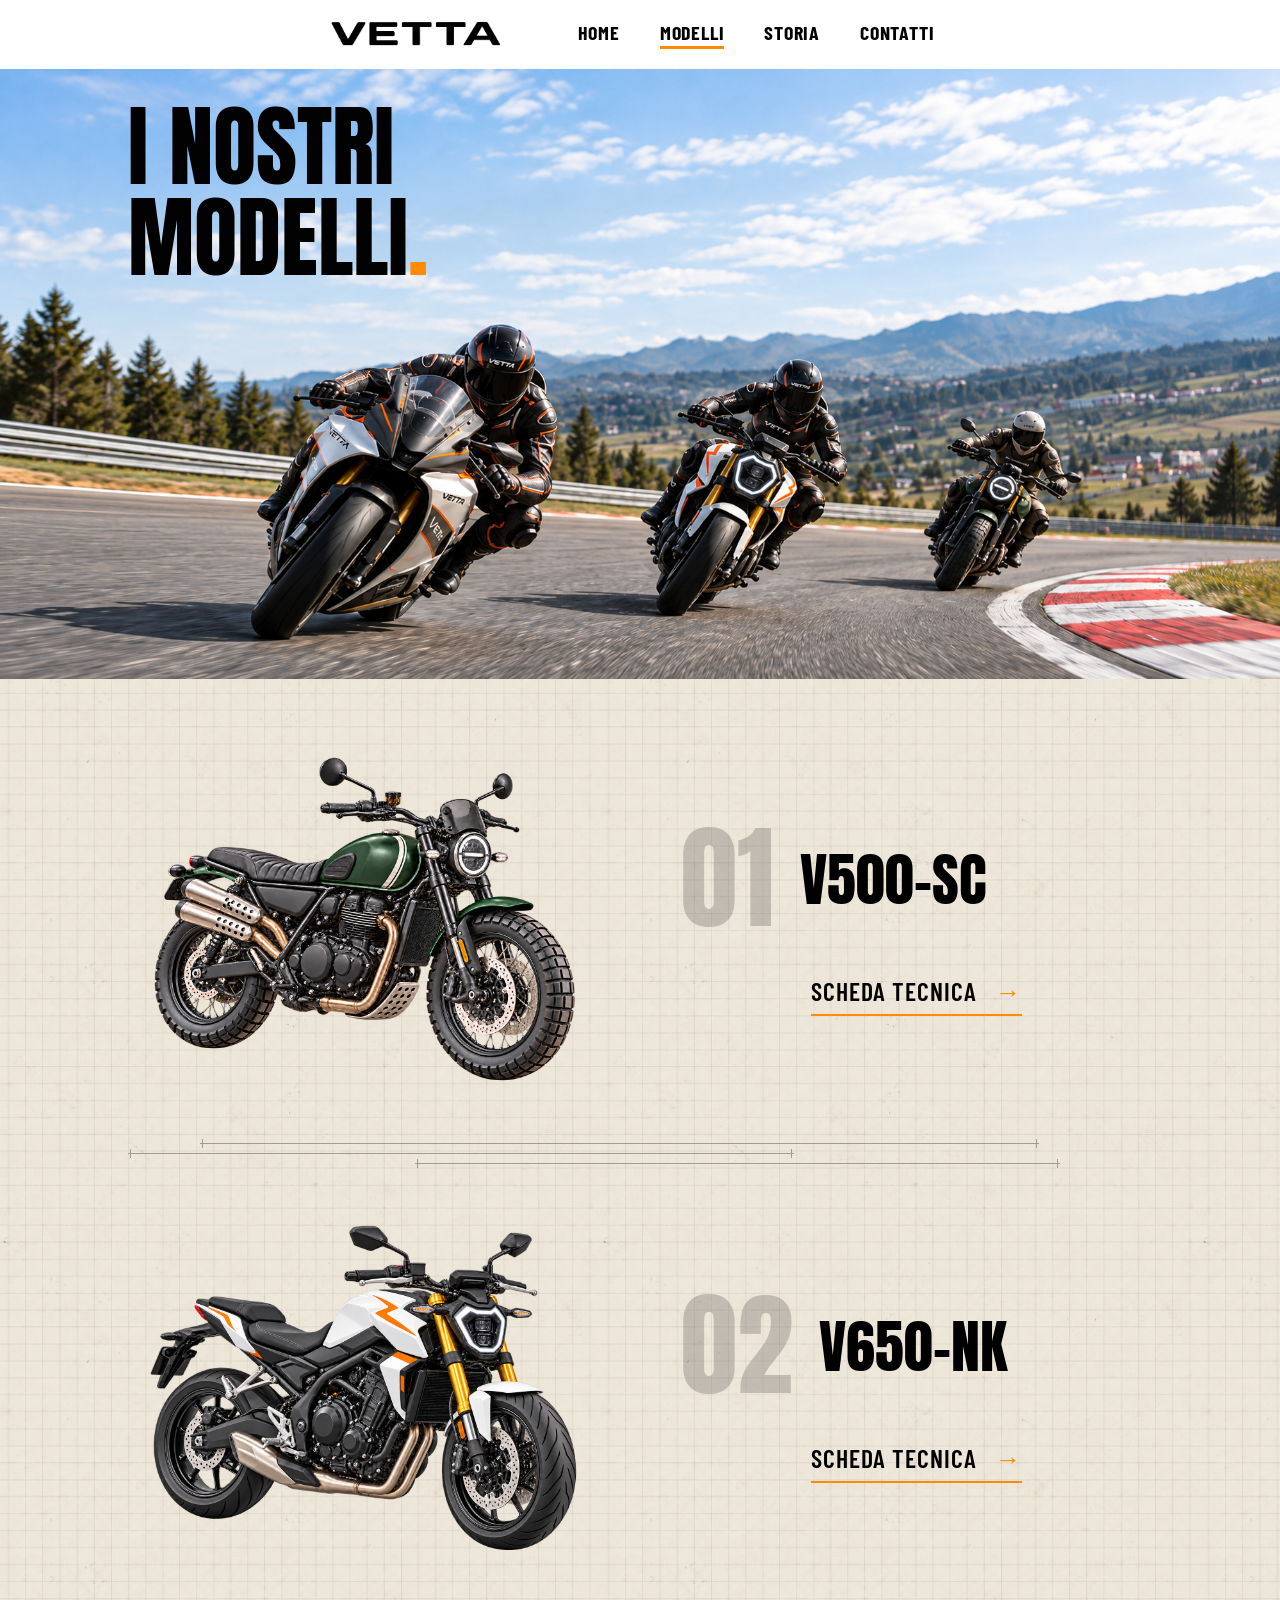
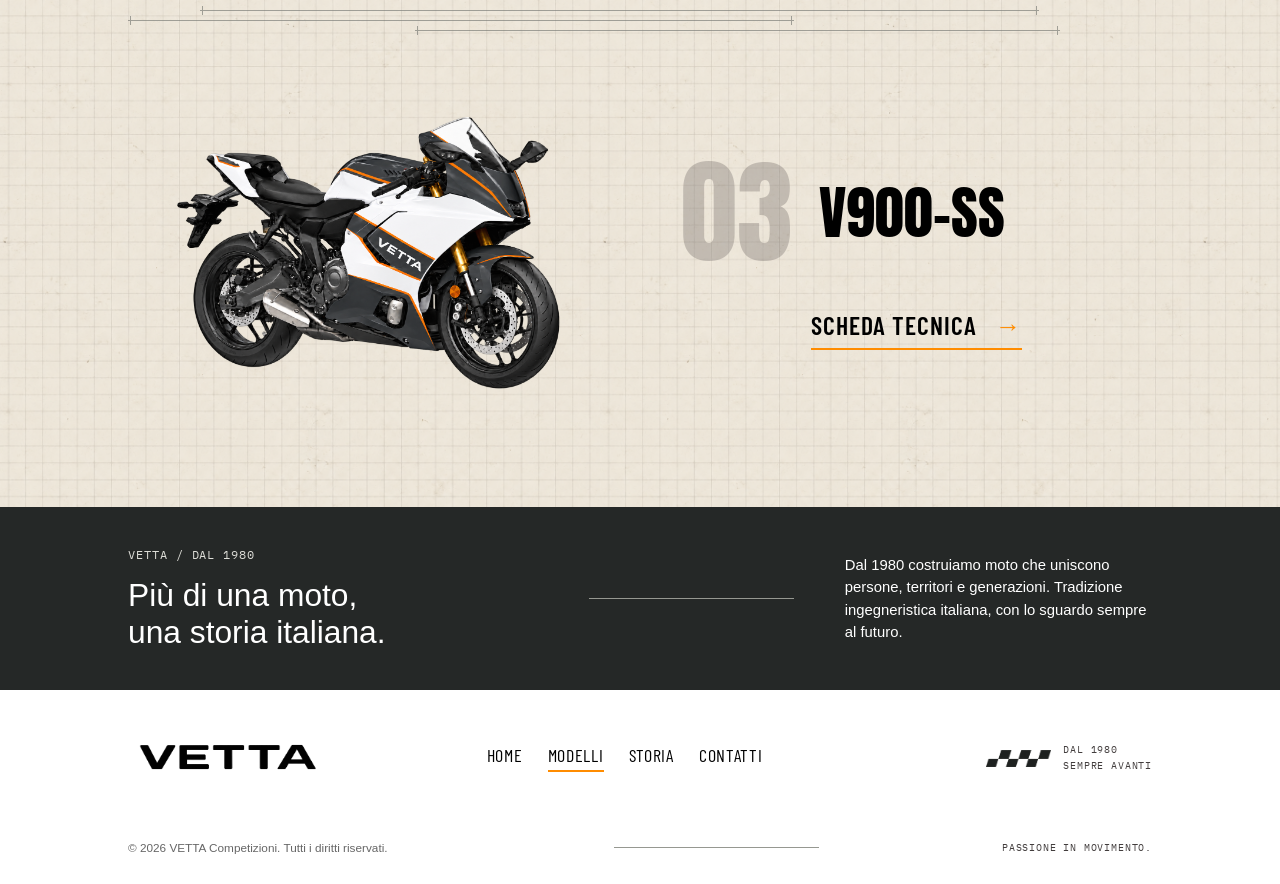
==== modelli.html @ ef0deec2 "Pagina Modelli" ====
<!DOCTYPE html>
<html lang="it">
<head>
    <meta charset="UTF-8">
    <meta name="viewport" content="width=device-width, initial-scale=1">
    <meta name="description" content="Scopri i modelli VETTA Competizioni: V500-SC scrambler, V650-NK naked e V900-SS super-sport.">
    <title>VETTA — Modelli</title>
    <!-- Prima gli stili della homepage, poi le regole specifiche di Modelli. -->
    <link rel="stylesheet" href="style.css">
    <link rel="stylesheet" href="modelli.css">
    <link href="https://fonts.googleapis.com/css2?family=Anton&family=Barlow+Condensed:wght@400;600&family=IBM+Plex+Mono:wght@400&display=swap" rel="stylesheet">
    <link rel="icon" type="image/png" href="img/Logo/favicon.png">
</head>
<body class="pagina_modelli">
    <header>
            <div class="nav_menu">
            <nav class="navigator" aria-label="Navigazione principale">
                <div class="nav_left">
                    <a href="index.html" class="logo"><img src="img/Logo/Logo VETTA nero su sfondo trasparente.png" alt="logo_vetta" class="img-res"/></a>
                </div>

                <div class="nav_right">
                <ul>
                    <li><a href="index.html">HOME</a></li>
                    <li><a href="modelli.html" aria-current="page">MODELLI</a></li>
                    <li><a href="storia.html">STORIA</a></li>
                    <li><a href="contatti.html">CONTATTI</a></li>
                </ul>
                </div>
            </nav>
            </div>
    </header>

    <main class="modelli_main">
        <!-- Il titolo rimane testo HTML sopra la fotografia. -->
        <section class="modelli_hero" aria-labelledby="modelli_titolo">
            <img src="img/Modelli/VETTA-Modelli-hero-pista.png" width="1817" height="866"
                 alt="V900-SS, V650-NK e V500-SC si inseguono sul curvone di una pista."
                 fetchpriority="high" class="modelli_hero_immagine">
            <div class="modelli_hero_testo body_margin">
                <h1 id="modelli_titolo" class="font_titolo">I NOSTRI<br>MODELLI<span class="modelli_punto">.</span></h1>
            </div>
        </section>

        <div class="modelli_catalogo body_margin">
            <section class="modelli_sezione" aria-labelledby="titolo_v500-sc">
                <figure class="modelli_foto">
                    <img src="img/Modelli/V500-SC-3quarti-destro-trasparente.png" width="1536" height="1024"
                         alt="VETTA V500-SC: scrambler verde con faro rotondo e doppio scarico alto, vista tre quarti destra."
                         loading="lazy" decoding="async">
                </figure>
                <div class="modelli_info">
                    <div class="modelli_intestazione">
                        <span class="modelli_numero font_titolo" aria-hidden="true">01</span>
                        <h2 id="titolo_v500-sc" class="font_titolo">V500-SC</h2>
                    </div>
                    <!-- Pagina dedicata da creare successivamente. -->
                    <a class="modelli_link" href="v500-sc.html" aria-label="Scheda tecnica della VETTA V500-SC">
                        SCHEDA TECNICA <span aria-hidden="true">→</span>
                    </a>
                </div>
            </section>
            <div class="modelli_divisore" aria-hidden="true">
                <span></span><span></span><span></span>
            </div>
            <section class="modelli_sezione" aria-labelledby="titolo_v650-nk">
                <figure class="modelli_foto">
                    <img src="img/Modelli/V650-NK-3quarti-destro-trasparente.png" width="1536" height="1024"
                         alt="VETTA V650-NK: naked bianca e arancione con forcella dorata, vista tre quarti destra."
                         loading="lazy" decoding="async">
                </figure>
                <div class="modelli_info">
                    <div class="modelli_intestazione">
                        <span class="modelli_numero font_titolo" aria-hidden="true">02</span>
                        <h2 id="titolo_v650-nk" class="font_titolo">V650-NK</h2>
                    </div>
                    <!-- Pagina dedicata da creare successivamente. -->
                    <a class="modelli_link" href="v650-nk.html" aria-label="Scheda tecnica della VETTA V650-NK">
                        SCHEDA TECNICA <span aria-hidden="true">→</span>
                    </a>
                </div>
            </section>
            <div class="modelli_divisore" aria-hidden="true">
                <span></span><span></span><span></span>
            </div>
            <section class="modelli_sezione" aria-labelledby="titolo_v900-ss">
                <figure class="modelli_foto">
                    <img src="img/Modelli/V900-SS-3quarti-destro-trasparente.png" width="1672" height="941"
                         alt="VETTA V900-SS: super-sport carenata bianca e antracite con dettagli arancioni, vista tre quarti destra."
                         loading="lazy" decoding="async">
                </figure>
                <div class="modelli_info">
                    <div class="modelli_intestazione">
                        <span class="modelli_numero font_titolo" aria-hidden="true">03</span>
                        <h2 id="titolo_v900-ss" class="font_titolo">V900-SS</h2>
                    </div>
                    <!-- Pagina dedicata da creare successivamente. -->
                    <a class="modelli_link" href="v900-ss.html" aria-label="Scheda tecnica della VETTA V900-SS">
                        SCHEDA TECNICA <span aria-hidden="true">→</span>
                    </a>
                </div>
            </section>
        </div>
    </main>

    <!-- Footer condiviso con la homepage. -->
<footer>

            <!-- FASCIA SCURA: PRESENTAZIONE DEL MARCHIO -->
            <div class="footer_presentazione">
                <div class="footer_presentazione_inner body_margin">

                    <div class="footer_presentazione_titolo">
                        <p class="font_didascalia">VETTA / DAL 1980</p>

                        <h2>
                            Più di una moto,<br>
                            una storia italiana.
                        </h2>
                    </div>

                    <div class="footer_presentazione_linea">
                        <div class="linea_footer"></div>
                    </div>

                    <div class="footer_presentazione_testo">
                        <p>
                            Dal 1980 costruiamo moto che uniscono persone,
                            territori e generazioni. Tradizione
                            ingegneristica italiana, con lo sguardo
                            sempre al futuro.
                        </p>
                    </div>

                </div>
            </div>

            <!-- LOGO, MENU E BANDIERINA -->
            <div class="footer_navigazione">
                <nav class="navigator_footer body_margin"
                     aria-label="Navigazione footer">

                    <div class="nav_left_footer">
                        <a href="index.html" class="logo">
                            <img
                                src="img/Logo/Logo VETTA nero su sfondo trasparente.png"
                                alt="VETTA Competizioni - Home"
                                class="img-res"
                            />
                        </a>
                    </div>

                    <div class="nav_right_footer">
                        <ul>
                            <li><a href="index.html">HOME</a></li>
                            <li><a href="modelli.html" aria-current="page">MODELLI</a></li>
                            <li><a href="storia.html">STORIA</a></li>
                            <li><a href="contatti.html">CONTATTI</a></li>
                        </ul>
                    </div>

                    <div class="nav_motto_footer">

                        <div class="nav_flag_footer">
                            <img
                                src="img/Homepage/VETTA-bandierina-scacchi-trasparente.png"
                                alt=""
                                class="img-res"
                            />
                        </div>

                        <p class="font_didascalia">
                            DAL 1980<br>
                            SEMPRE AVANTI
                        </p>

                    </div>

                </nav>
            </div>

            <!-- RIGA FINALE -->
            <div class="footer_chiusura body_margin">

                <div class="footer_copyright">
                    <p>
                        © 2026 VETTA Competizioni. Tutti i diritti riservati.
                    </p>
                </div>

                <div class="footer_chiusura_linea">
                    <div class="linea_footer"></div>
                </div>

                <div class="footer_claim">
                    <p class="font_didascalia">
                        PASSIONE IN MOVIMENTO.
                    </p>
                </div>

            </div>

        </footer>
</body>
</html>
---- style.css ----
*{box-sizing: border-box;}

/* --------------- SELEZIONE FONT ---------------*/
/* <link href="https://fonts.googleapis.com/css2?
family=Anton
&
family=Barlow+Condensed:wght@400;600
&
family=IBM+Plex+Mono:wght@400
&
display=swap" rel="stylesheet"> */

body {
    font-family: Arial, sans-serif;
    font-weight: 400;
    font-size: 20px;
}

.font_titolo {
    font-family: "Anton", sans-serif;
    font-weight: 400;
}

.font_didascalia {
    font-family: "IBM Plex Mono", monospace;
    font-weight: 400;
    letter-spacing: 0.08em;
}

.navigator a {
    font-family: "Barlow Condensed", sans-serif;
    font-weight: 400;
    letter-spacing: 0.04em;
}
/* --------------- FINE SELEZIONE FONT ---------------*/
/* --------------- IMPOSTAZIONI BASE ---------------*/

body, html{ margin:0; padding:0}
main{text-align: center}

body {
    background-image: url("img/Homepage/Carta\ millimetrata\ greige\ vintage.png");
    background-repeat: repeat;
    background-size: 600px auto;
}

h1, h2, h3, h4, h5, h6{text-align: center; margin: 0;}
a{color:rgb(0, 0, 0);display: block; text-decoration: none;}

.body_margin{margin: 0% 10% 0% 10%;}

/* IMPOSTAZIONI LOGHI */
.logo{display: block; width: 200px; height: auto;}
.img-res{width: 100%; height: auto; display: block; margin-left: none; margin-right: none;}

/* --------------- FINE IMPOSTAZIONI BASE ---------------*/
/* --------------- MENU DI NAVIGAZIONE ---------------*/

.nav_menu{ display: flex; justify-content: center; background-color:#fff}

.navigator {
    display: flex;
    width: 50%;
}

.nav_left {
    display: flex;
    width: 30%;
    justify-content: center;
    align-items: center;
}

.nav_right {
    width: 70%;
    display: flex;
    justify-content: center;    
    align-items: center;
}

.nav_right ul {
    display: flex;
    justify-content: center;
    gap: 20px;
    list-style: none;
}

.nav_right ul li a {
    text-decoration: none;
    font-weight: bold;
    padding: 0px 0px 2px 0px;
    margin: 0px 10px 0px 10px;
    border-bottom: 3px solid transparent;
}

.nav_right ul li a:hover {
    border-bottom-color: darkorange;
}

/* --------------- FINE MENU DI NAVIGAZIONE ---------------*/

/* --------------- HERO IMAGE ---------------*/

.hero{position: relative; display: flex; justify-content: center; border-bottom: 5px solid rgb(138, 131, 131);}
.hero2{position: absolute; display: flex; justify-content: space-between; width: 100%; top: 0; height: 40%;
    background: #ababab;
    background: linear-gradient(180deg, rgba(171, 171, 171, 1) 0%, rgba(199, 199, 199, 0.38) 67%, rgba(255, 255, 255, 0) 100%);
}

.hero3_left{display: flex; flex-direction: column; width: 60%; padding: 0% 2% 0% 2%;}

/* TRADIZIONE INGEGNERIA etc etc */
.hero3_right {display: flex; width: 30%; justify-content: right; container-type: inline-size; padding: 0% 2% 0% 2%;}
.hero3_right h3{font-size: 7cqw; color: #423d3d; text-align: right; padding: 2% 0 0 0;}

/* VETTA 1980 e LINEA */
.hero4{display: flex; height: 25%;}
/* VETTA 1980 (left) e LINEA (right) */
.hero6_left{display: flex; width: 30%; justify-content: left; container-type: inline-size;}
.hero6_left h2{display: flex; font-size: 9cqw; align-items: center; color: #1a1818b8;}
.hero6_right{display: flex; width: 70%; justify-content: right; align-items: center;}
.hero6_right img{height: 25%}

/* FUTURO HA RADICI */
.hero5{display: flex; width: auto; height: 75% ; container-type: inline-size;}
.hero5 h1{font-size: 12cqw; margin: 0; align-items: center; line-height: 1.02;}
.punto_arancione {
    color: darkorange;
    }

/* --------------- FINE HERO IMAGE ---------------*/
/* --------------- BANNER SOTTO HERO IMAGE ---------------*/

.under_hero{display: flex; aspect-ratio: 1024 / 120;}
.under_hero h3{display: flex; font-size: 20px; color: #423d3daa; text-align: left; line-height: 1.1; align-items: center;}
.col_60{display: flex; width: 56%;}
.col_20{display: flex; width: 22%;}
.col_20_right{display: flex; width: 22%; justify-content: right;}

/* --------------- FINE BANNER SOTTO HERO IMAGE ---------------*/
/* --------------- BANNER 2 ---------------*/

.title{display: flex; aspect-ratio: 1024 / 200;}

/* 01 */
.title_left{display: flex; align-items: center; width: 15%; justify-content: center;}
.title_left h3{font-size: 150px; color:#423d3d6d}

/* CORPO CENTRALE */
.title_center{display: flex; flex-direction: column; width: 70%;;}

/* LA GAMMA (left) e RIGA GRIGIA TECNICA (right) */
.title_2{display: flex; height: 20%; width: 100%;;}
.title_2_left{display: flex; align-items: center; width: 15%;}
.title_2_left p{font-size: 18px;}
.title_2_right{display: flex; align-items: center; width: 75%;}

/* TRE MODELLI, TRE STILI */
.title_3{display: flex; height: 60%; align-items: center;}
.title_3 h2{display: flex; font-size:60px; color:#020202; text-align: center;}

/* RIGA TECNICA LEFT e RIGA TECNICA RIGHT */
.title_4{display: flex; height: 20%}
.title_4_left{display: flex; align-items: center; width: 65%;}
.title_4_right{display: flex; align-items: center; width: 25%;}

/* HERITAGE NAKED SUPER-SPORT */
.title_right{display: flex; align-items: center; width: 15%; justify-content: right; align-items: end;}
.title_right h3{display: flex; font-size:20px; color:#423d3d99; text-align: right; margin: 0 0 5% 0;}

/* --------------- FINE BANNER 2 ---------------*/
/* --------------- SEZIONE SOTTO LINEUP --------------- */

.paragrafo_lineup {
    display: flex; justify-content: center;
    padding: 30px 0;
}

.paragrafo_lineup p {
    width: 100%; max-width: 1024px; margin: 0;
    font-size: 20px; line-height: 1.5;
    color: #423d3d; text-align: center;
}

.bottone_gamma {width: 40%; max-width: 420px; margin: 0 auto 60px;}

/* --------------- FASCIA SCURA --------------- */

.footer_presentazione {background-color: #252827; color: #fff; padding: 40px 0;}

.footer_presentazione_inner {display: flex; justify-content: space-between; align-items: center; gap: 30px;}

.footer_presentazione_titolo {width: 40%;}

.footer_presentazione_titolo p {margin: 0 0 15px; font-size: 12px; color: #deded8;}

.footer_presentazione_titolo h2 {margin: 0;
    font-family: Arial, sans-serif; font-weight: 400; font-size: 32px;
    line-height: 1.15; text-align: left;
}

.footer_presentazione_linea {width: 20%;}

.linea_footer {width: 100%; height: 1px; background-color: #969891;}

.footer_presentazione_testo {width: 30%;}

.footer_presentazione_testo p {margin: 0; font-size: 15px; line-height: 1.5;}

/* --------------- NAVIGAZIONE FOOTER --------------- */

footer {background-color: #fff;}

.footer_navigazione {padding: 35px 0;}

.navigator_footer {display: flex; justify-content: space-between; align-items: center; gap: 25px;}

.nav_left_footer {width: 22%;}

.nav_left_footer .logo {width: 100%; max-width: 200px;}

.nav_right_footer {width: 48%;}

.nav_right_footer ul {display: flex; justify-content: center; flex-wrap: wrap; gap: 15px 25px; list-style: none; padding: 0; margin: 0;}

.navigator_footer a {font-family: "Barlow Condensed", sans-serif; font-weight: 400; letter-spacing: 0.04em;}

.nav_right_footer a {font-size: 18px; padding-bottom: 4px; border-bottom: 2px solid transparent;}

.nav_right_footer a:hover {border-bottom-color: darkorange;}

.nav_motto_footer {display: flex; justify-content: flex-end; align-items: center; gap: 12px; width: 25%;}

.nav_flag_footer {width: 65px; flex-shrink: 0;}

.nav_motto_footer p {margin: 0; font-size: 11px; line-height: 1.6; color: #423d3d;}

/* --------------- RIGA FINALE FOOTER --------------- */

.footer_chiusura {display: flex; justify-content: space-between; align-items: center; gap: 25px; padding: 15px 0 30px;}

.footer_copyright {width: 45%;}

.footer_copyright p {margin: 0; font-size: 12px; color: #666;}

.footer_chiusura_linea {width: 20%;}

.footer_claim {width: 30%;}

.footer_claim p {margin: 0; font-size: 11px; color: #423d3d; text-align: right;}



/* --------------- TESTI DINAMICI DESKTOP --------------- */

@media (min-width: 769px) {

    /* CONTENITORI DI RIFERIMENTO */
    .navigator,
    .under_hero,
    .title,
    .title_center,
    .footer_presentazione_inner,
    .navigator_footer,
    .footer_chiusura {
        container-type: inline-size;
    }


    /* MENU SUPERIORE */
    .nav_right ul li a {font-size: 3.10cqw;}


    /* BANNER SOTTO HERO */
    .under_hero h3 {font-size: 1.75cqw;}


    /* NUMERO SEZIONE */
    .title_left h3 {font-size: 14.50cqw;}


    /* LA GAMMA */
    .title_2_left p {font-size: 2.50cqw;}


    /* TITOLO LINEUP */
    .title_3 h2 {font-size: 8.35cqw;}


    /* HERITAGE / NAKED / SUPER-SPORT */
    .title_right h3 {font-size: 1.25cqw;}


    /* PARAGRAFO LINEUP */
    .paragrafo_lineup p {font-size: 1.95cqw;}


    /* FASCIA SCURA */
    .footer_presentazione_titolo p {font-size: 1.15cqw;}

    .footer_presentazione_titolo h2 {font-size: 3.10cqw;}

    .footer_presentazione_testo p {font-size: 1.45cqw;}


    /* MENU FOOTER */
    .nav_right_footer a {font-size: 1.75cqw;}


    /* MOTTO BANDIERINA */
    .nav_motto_footer p {font-size: 1.00cqw;}


    /* COPYRIGHT */
    .footer_copyright p {font-size: 1.15cqw;}


    /* CLAIM FINALE */
    .footer_claim p {font-size: 1.00cqw;}
}



/* --------------- VISUALIZZAZIONE SMARTPHONE --------------- */

@media (max-width: 768px) {

    .body_margin {
        margin: 0 5%;
    }


    /* --------------- MENU SUPERIORE --------------- */

    .navigator {
        width: 90%;
        flex-direction: column;
        align-items: center;
        padding: 20px 0 15px;
        gap: 15px;
    }

    .nav_left,
    .nav_right {
        width: 100%;
        justify-content: center;
    }

    .nav_left .logo {
        width: 180px;
    }

    .nav_right ul {
        justify-content: center;
        flex-wrap: wrap;
        gap: 10px 20px;
        margin: 0;
        padding: 0;
    }

    .nav_right ul li a {
        font-size: 18px;
        margin: 0;
        padding-bottom: 4px;
    }


    /* --------------- HERO --------------- */

.hero {
    display: block;
    overflow: hidden;
}

.hero > img {
    width: 100%;
    height: 62vw;
    object-fit: cover;
    object-position: center;
}

.hero2 {
    height: auto;
    padding: 10px 0 20px;
    border: none;
}

.hero3_left {
    width: 75%;
    padding: 0 4%;
    container-type: inline-size;
}

.hero3_right {
    width: 25%;
    padding: 0 4% 0 0;
    border: none;
}

.hero3_right h3 {
    font-size: 10cqw;
    line-height: 1.4;
    padding: 0;
}

.hero4 {
    height: auto;
    align-items: center;
    gap: 8px;
    margin-bottom: 6px;
}

.hero6_left {
    width: auto;
    flex-shrink: 0;
    container-type: normal;
}

.hero6_left h2 {
    font-size: 4cqw;
    line-height: 1.3;
    text-align: left;
    white-space: nowrap;
}

.hero6_right {
    width: auto;
    flex: 1;
    min-width: 0;
}

.hero6_right img {
    width: 100%;
    height: 6px;
    object-fit: fill;
}

.hero5 {
    height: auto;
    border: none;
}

.hero5 h1 {
    font-size: 9.5cqw;
    line-height: 1.02;
    text-align: left;
}

.punto_arancione {
    font-size: inherit;
}


/* --------------- BANNER SOTTO HERO --------------- */

.under_hero {
    height: auto;
    aspect-ratio: auto;
    align-items: center;
    justify-content: space-between;
    padding: 12px 0 6px;
    border: none;
}

.col_20,
.col_20_right {
    width: 40%;
}

.col_60 {
    width: 15%;
    align-items: center;
}

.col_60 img {
    height: 8px;
    object-fit: fill;
}

.under_hero h3 {
    font-size: 10px;
    line-height: 1.4;
    border: none;
}


/* --------------- TITOLO GAMMA --------------- */

.title {
    height: auto;
    aspect-ratio: auto;
    flex-wrap: nowrap;
    align-items: center;
    padding: 8px 0 14px;
    border: none;
}

.title_left {
    width: 14%;
}

.title_left h3 {
    font-size: 40px;
    line-height: 1;
    border: none;
}

.title_center {
    width: 66%;
    height: auto;
    padding-left: 6px;
    min-width: 0;
    container-type: inline-size;
    border: none;
}

.title_2 {
    height: auto;
    align-items: center;
    gap: 6px;
    margin-bottom: 6px;
    border: none;
}

.title_2_left {
    width: 40%;
}

.title_2_left p {
    margin: 0;
    font-size: 8px;
    white-space: nowrap;
}

.title_2_right {
    width: 55%;
}

.title_3 {
    height: auto;
}

.title_3 h2 {
    font-size: 8cqw;
    line-height: 1.1;
    text-align: left;
    white-space: nowrap;
    border: none;
}

.title_4 {
    height: auto;
    justify-content: space-between;
    margin-top: 6px;
}

.title_2_right img,
.title_4_left img,
.title_4_right img {
    height: 8px;
    object-fit: fill;
}

.title_right {
    width: 20%;
    align-self: center;
    margin: 0;
    padding-left: 5px;
    border: none;
}

.title_right h3 {
    margin: 0;
    font-size: 8px;
    line-height: 1.4;
    text-align: right;
    white-space: nowrap;
    border: none;
}

    /* --------------- SOTTO LINEUP --------------- */

    .paragrafo_lineup {
        padding: 25px 0;
    }

    .paragrafo_lineup p {
        width: 100%;
        max-width: 38ch;
        margin: 0 auto;
        font-size: 14px;
        line-height: 1.6;
        text-wrap: balance;
    }

    .bottone_gamma {
        width: 85%;
        max-width: 350px;
        margin: 0 auto 35px;
        border: none;
    }


    /* --------------- FASCIA SCURA --------------- */

    .footer_presentazione {
        padding: 30px 0;
    }

    .footer_presentazione_inner {
        flex-direction: column;
        align-items: flex-start;
        gap: 20px;
    }

    .footer_presentazione_titolo,
    .footer_presentazione_testo {
        width: 100%;
    }

    .footer_presentazione_titolo p {
        font-size: 11px;
    }

    .footer_presentazione_titolo h2 {
        font-size: 28px;
        line-height: 1.15;
    }

    .footer_presentazione_linea {
        width: 35%;
    }

    .footer_presentazione_testo p {
        font-size: 15px;
        line-height: 1.5;
    }


    /* --------------- NAVIGAZIONE FOOTER --------------- */

    .footer_navigazione {
    padding: 25px 0 20px;
    }

    .navigator_footer {
        flex-direction: row;
        flex-wrap: wrap;
        justify-content: space-between;
        align-items: center;
        gap: 20px 4%;
    }

    /* LOGO A SINISTRA */
    .nav_left_footer {
        width: 42%;
        order: 1;
    }

    .nav_left_footer .logo {
        width: 100%;
        max-width: 150px;
    }

    /* BANDIERINA E MOTTO A DESTRA */
    .nav_motto_footer {
        width: 54%;
        order: 2;
        justify-content: flex-end;
        gap: 8px;
    }

    .nav_flag_footer {
        width: 40px;
    }

    .nav_motto_footer p {
        font-size: 9px;
        line-height: 1.5;
    }

    /* MENU NELLA RIGA SUCCESSIVA */
    .nav_right_footer {
        width: 100%;
        order: 3;
    }

    .nav_right_footer ul {
        flex-wrap: nowrap;
        justify-content: center;
        gap: 16px;
    }

    .nav_right_footer a {
        font-size: 16px;
    }


    /* --------------- CHIUSURA FOOTER --------------- */

    .footer_chiusura {
        flex-direction: row;
        justify-content: space-between;
        align-items: center;
        gap: 4%;
        padding: 12px 0 20px;
    }

    .footer_copyright {
        width: 64%;
        text-align: left;
    }

    .footer_copyright p {
        font-size: 10px;
        line-height: 1.5;
    }

    .footer_claim {
        width: 32%;
    }

    .footer_claim p {
        font-size: 9px;
        line-height: 1.5;
        text-align: right;
    }

    .footer_chiusura_linea {
        display: none;
    }
}

/* Evidenzia la pagina aperta nei menu principale e del footer. */
.nav_right a[aria-current="page"],
.nav_right_footer a[aria-current="page"] {
    border-bottom-color: darkorange;
}
---- modelli.css ----
/* PAGINA MODELLI — caricare dopo style.css.
   Font, carta millimetrata, navigazione e footer provengono dalla homepage. */

.pagina_modelli a:focus-visible {
    outline: 2px solid #423d3d;
    outline-offset: 5px;
}

.modelli_main { text-align: left; }

/* --------------- HERO A TUTTA LARGHEZZA --------------- */
.modelli_hero {
    position: relative;
    overflow: hidden;
    background: #dce3e8;
}
.modelli_hero_immagine {
    display: block;
    width: 100%;
    height: auto;
    /* Mostrare l'intera foto preserva le tre moto e lo spazio per il titolo. */
}
.modelli_hero_testo {
    position: absolute;
    inset: 0;
    padding-top: 2.5%;
    container-type: inline-size;
}
.modelli_hero h1 {
    font-size: 8.7cqw;
    line-height: 1.02;
    text-align: left;
    color: #020202;
}
.modelli_punto { color: darkorange; }

/* --------------- CATALOGO E SPAZIATURA --------------- */
.modelli_catalogo {
    /* Regolare qui il margine sotto la hero e quello prima del footer. */
    padding-top: clamp(45px, 6vw, 110px);
    padding-bottom: clamp(55px, 7vw, 130px);
}
.modelli_sezione {
    display: grid;
    grid-template-columns: 48% 46%;
    justify-content: space-between;
    align-items: center;
    gap: 6%;
}
.modelli_foto { min-width: 0; margin: 0; }
.modelli_foto img {
    display: block;
    width: 100%;
    height: auto;
    aspect-ratio: 3 / 2;
    object-fit: contain;
}
.modelli_info { min-width: 0; }
.modelli_intestazione {
    display: flex;
    align-items: center;
    gap: clamp(15px, 2vw, 40px);
}
.modelli_numero {
    flex-shrink: 0;
    color: #423d3d40;
    font-size: clamp(55px, 8.8vw, 160px);
    line-height: 1;
}
.modelli_intestazione h2 {
    font-size: clamp(30px, 4.5vw, 82px);
    line-height: 1.1;
    text-align: left;
    white-space: nowrap;
}
.modelli_link {
    display: table;
    margin: clamp(22px, 3vw, 50px) auto 0;
    padding-bottom: 5px;
    border-bottom: 2px solid darkorange;
    font-family: "Barlow Condensed", sans-serif;
    font-weight: 600;
    font-size: clamp(18px, 2vw, 32px);
    letter-spacing: 0.04em;
    line-height: 1.3;
}
.modelli_link span {
    display: inline-block;
    margin-left: 12px;
    font-family: Arial, sans-serif;
    font-weight: 400;
    color: darkorange;
    transition: transform 160ms ease;
}
.modelli_link:hover span { transform: translateX(4px); }

/* --------------- SEPARATORI DA DISEGNO TECNICO --------------- */
.modelli_divisore {
    position: relative;
    height: 24px;
    /* Spazio tra una moto e la successiva, su entrambi i lati delle linee. */
    margin: clamp(35px, 4.5vw, 80px) 0;
    color: #777973;
}
.modelli_divisore span {
    position: absolute;
    display: block;
    height: 1px;
    background: currentColor;
    opacity: 0.65;
}
.modelli_divisore span:nth-child(1) { top: 2px; left: 7%; width: 82%; }
.modelli_divisore span:nth-child(2) { top: 12px; left: 0; width: 65%; }
.modelli_divisore span:nth-child(3) { top: 22px; left: 28%; width: 63%; }
.modelli_divisore span::before,
.modelli_divisore span::after {
    content: "";
    position: absolute;
    top: -4px;
    width: 1px;
    height: 9px;
    background: currentColor;
}
.modelli_divisore span::before { left: 2px; }
.modelli_divisore span::after { right: 2px; }

/* --------------- SMARTPHONE --------------- */
@media (max-width: 768px) {
    .modelli_hero_testo { padding-top: 3%; }
    .modelli_hero h1 { font-size: 8.7cqw; }
    .modelli_catalogo { padding-top: 35px; padding-bottom: 45px; }
    .modelli_sezione { grid-template-columns: 48% 48%; gap: 4%; }
    .modelli_intestazione { gap: 8px; }
    .modelli_numero { font-size: clamp(32px, 8vw, 60px); }
    .modelli_intestazione h2 { font-size: clamp(19px, 4.6vw, 35px); }
    .modelli_link { margin-top: 18px; font-size: 16px; letter-spacing: 0.02em; }
    .modelli_link span { margin-left: 6px; }
    .modelli_divisore { margin: 30px 0; height: 18px; }
    .modelli_divisore span:nth-child(2) { top: 9px; }
    .modelli_divisore span:nth-child(3) { top: 16px; }
}
@media (max-width: 360px) {
    .modelli_intestazione { flex-wrap: wrap; gap: 5px 8px; }
    .modelli_link { font-size: 14px; }
}
@media (prefers-reduced-motion: reduce) {
    .modelli_link span { transition: none; }
}
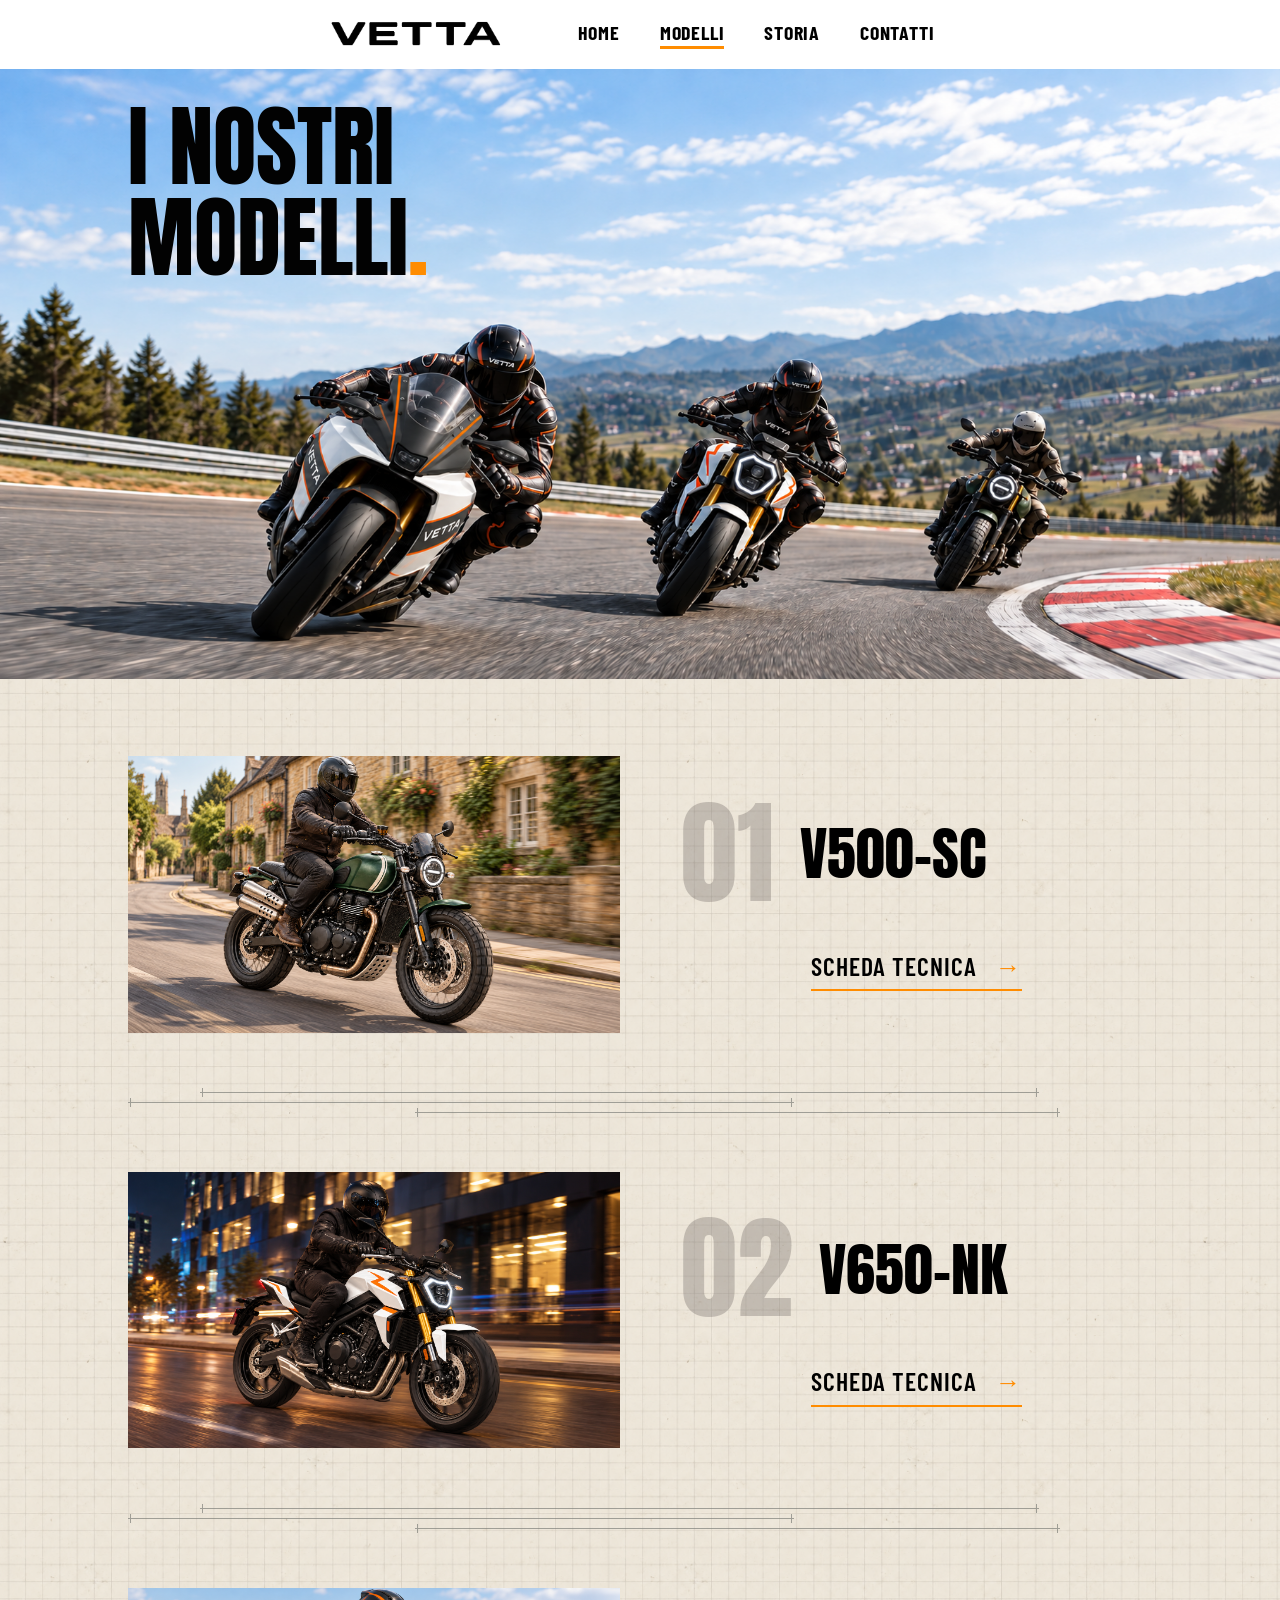
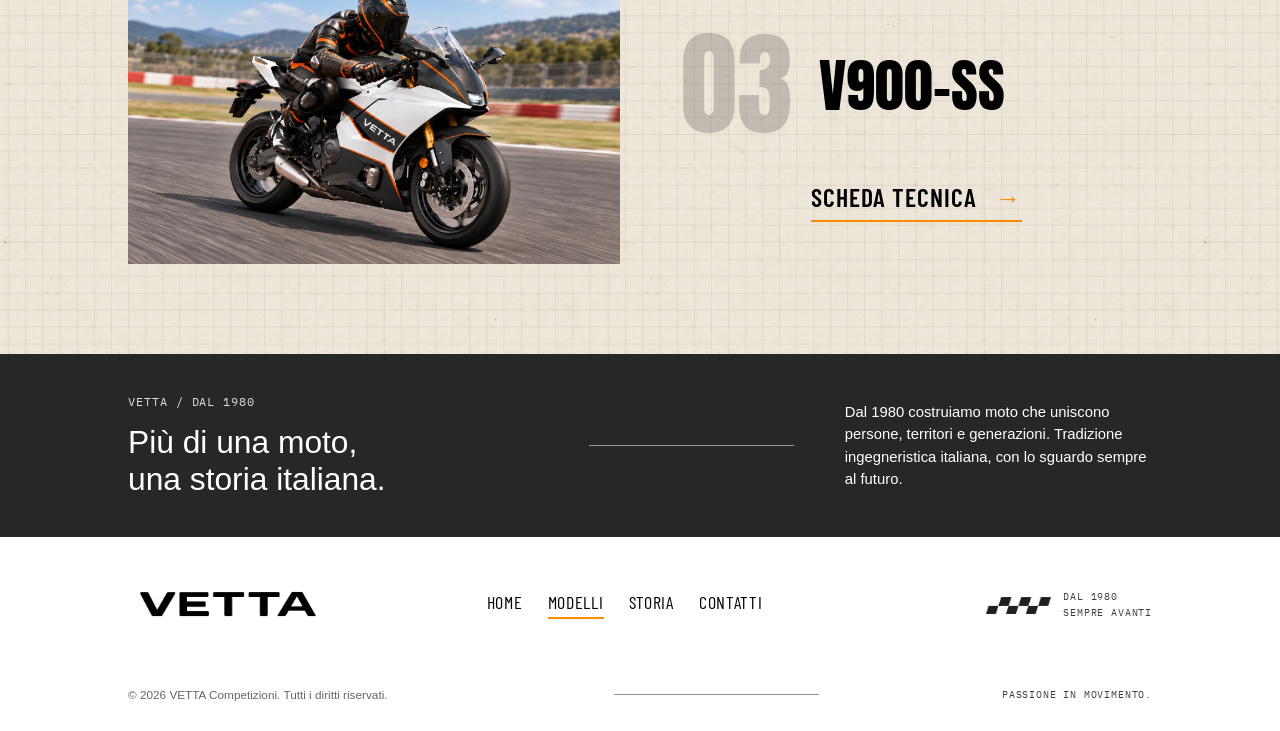
==== commit b9801dc8: "Ritocchi finali" ====
--- a/modelli.html
+++ b/modelli.html
@@ -45,9 +45,7 @@
         <div class="modelli_catalogo body_margin">
             <section class="modelli_sezione" aria-labelledby="titolo_v500-sc">
                 <figure class="modelli_foto">
-                    <img src="img/Modelli/V500-SC-3quarti-destro-trasparente.png" width="1536" height="1024"
-                         alt="VETTA V500-SC: scrambler verde con faro rotondo e doppio scarico alto, vista tre quarti destra."
-                         loading="lazy" decoding="async">
+                    <img src="img/Modelli/V500-SC-azione.png" width="1672" height="941" loading="lazy" decoding="async" alt="Un pilota guida la VETTA V500-SC in una cittadina inglese.">
                 </figure>
                 <div class="modelli_info">
                     <div class="modelli_intestazione">
@@ -65,9 +63,7 @@
             </div>
             <section class="modelli_sezione" aria-labelledby="titolo_v650-nk">
                 <figure class="modelli_foto">
-                    <img src="img/Modelli/V650-NK-3quarti-destro-trasparente.png" width="1536" height="1024"
-                         alt="VETTA V650-NK: naked bianca e arancione con forcella dorata, vista tre quarti destra."
-                         loading="lazy" decoding="async">
+                    <img src="img/Modelli/V650-NK-azione.png" width="1672" height="941" loading="lazy" decoding="async" alt="Un pilota guida la VETTA V650-NK in una città moderna di notte.">
                 </figure>
                 <div class="modelli_info">
                     <div class="modelli_intestazione">
@@ -85,9 +81,7 @@
             </div>
             <section class="modelli_sezione" aria-labelledby="titolo_v900-ss">
                 <figure class="modelli_foto">
-                    <img src="img/Modelli/V900-SS-3quarti-destro-trasparente.png" width="1672" height="941"
-                         alt="VETTA V900-SS: super-sport carenata bianca e antracite con dettagli arancioni, vista tre quarti destra."
-                         loading="lazy" decoding="async">
+                    <img src="img/Modelli/V900-SS-azione.png" width="1672" height="941" loading="lazy" decoding="async" alt="Un pilota guida la VETTA V900-SS in un circuito.">
                 </figure>
                 <div class="modelli_info">
                     <div class="modelli_intestazione">
--- a/modelli.css
+++ b/modelli.css
@@ -52,8 +52,8 @@
     display: block;
     width: 100%;
     height: auto;
-    aspect-ratio: 3 / 2;
-    object-fit: contain;
+    aspect-ratio: 16 / 9;
+    object-fit: cover;
 }
 .modelli_info { min-width: 0; }
 .modelli_intestazione {
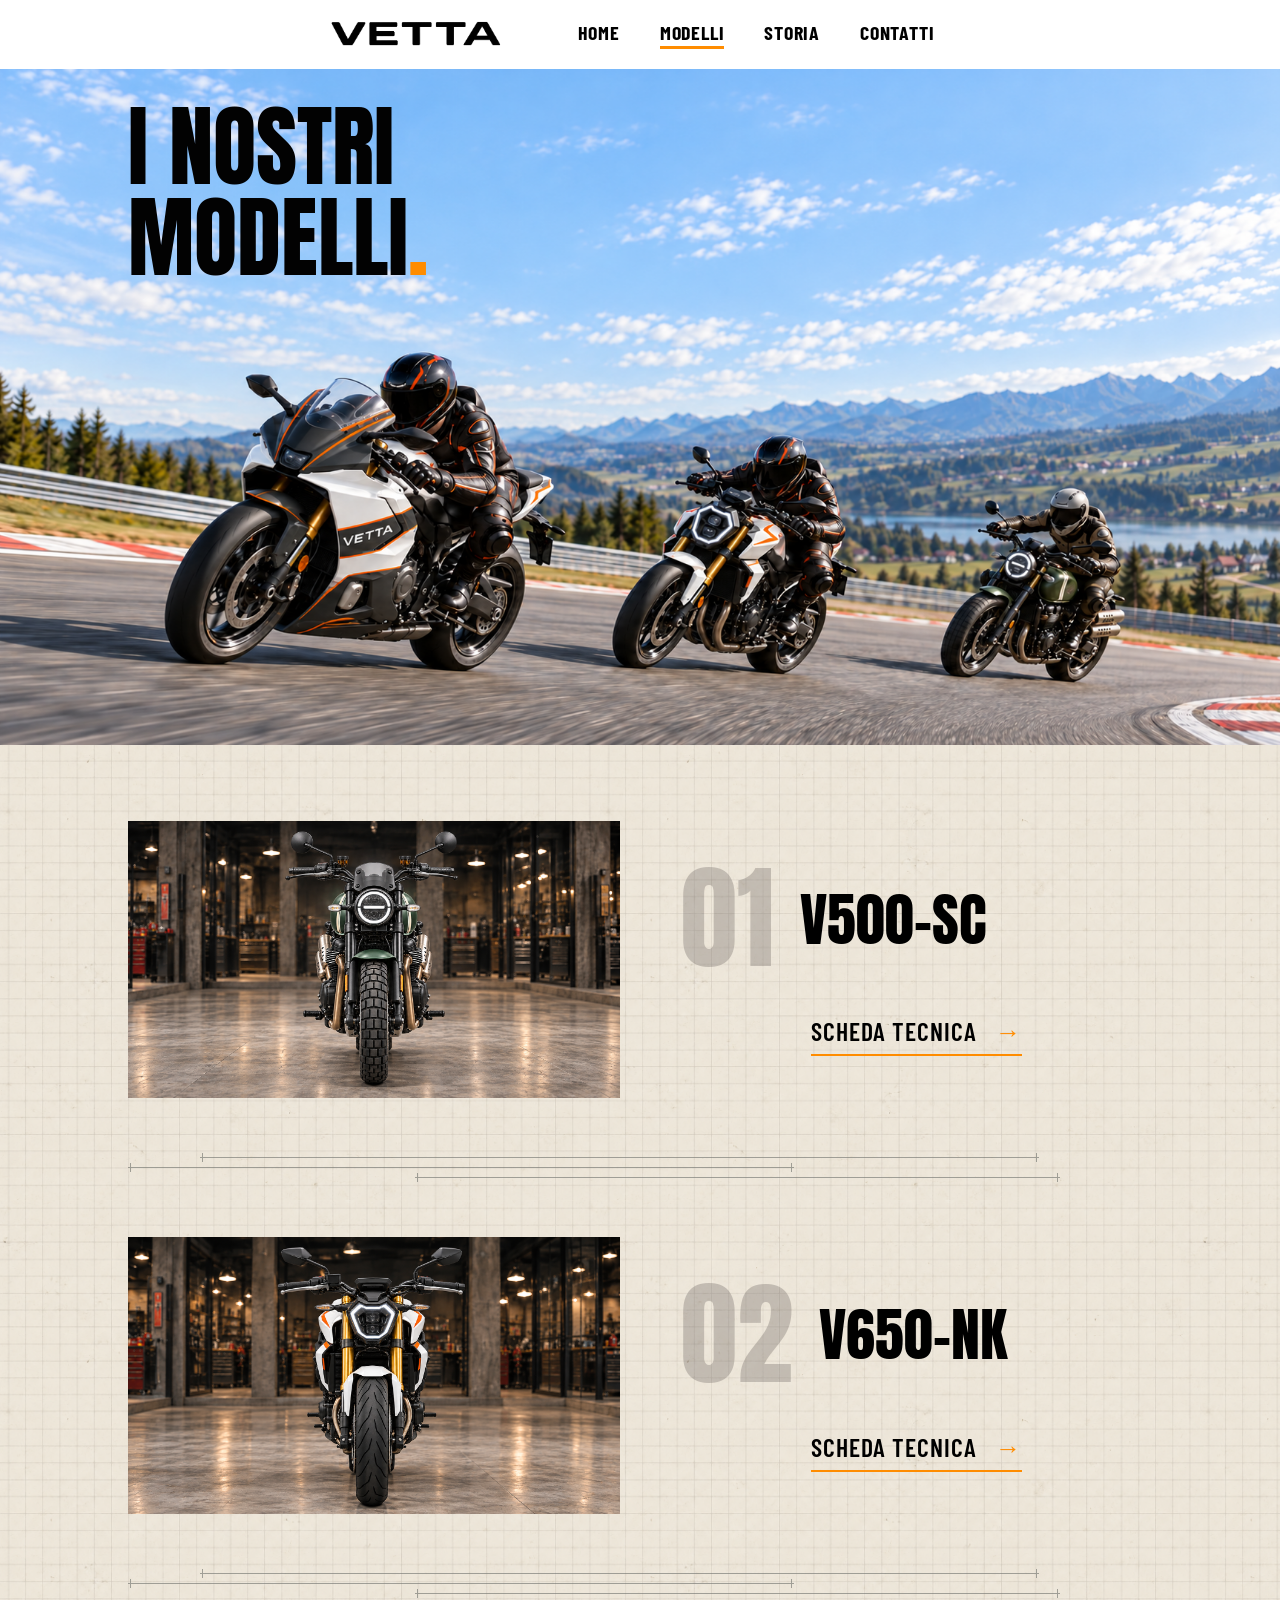
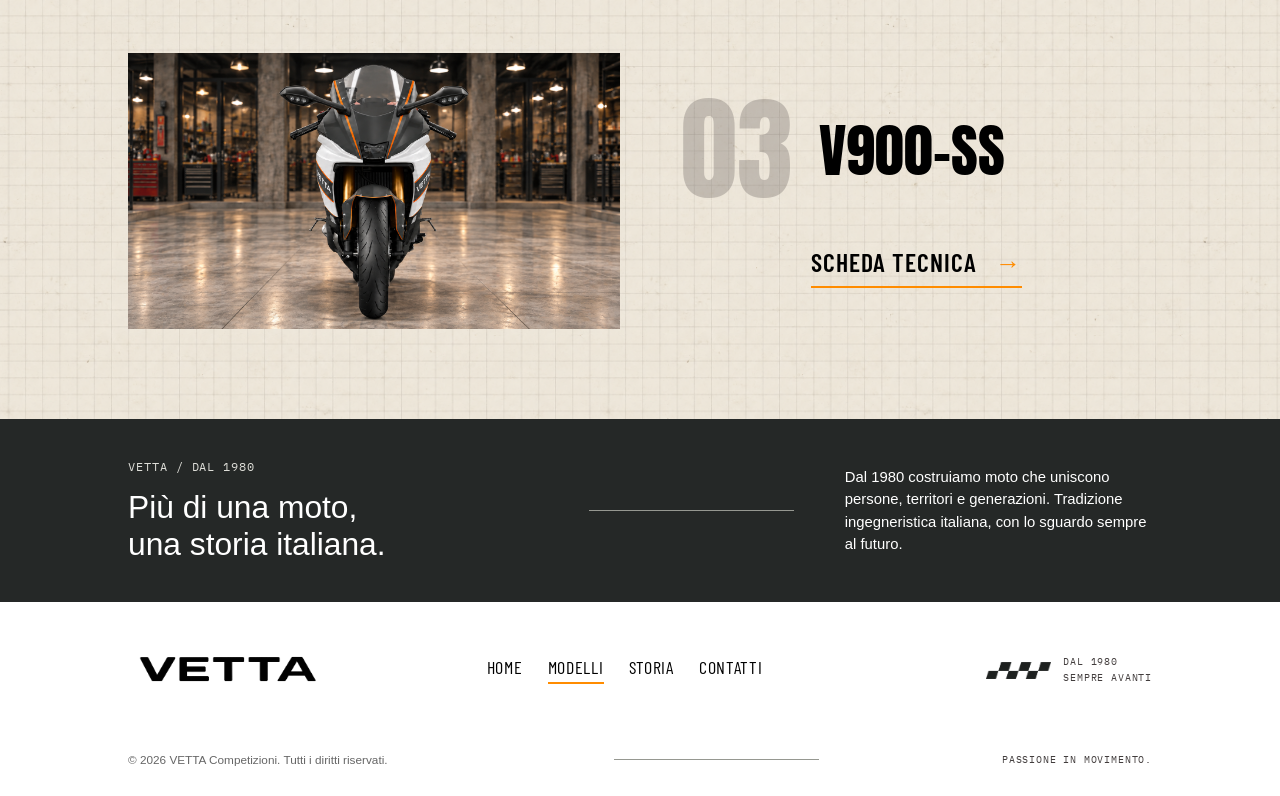
==== commit ee64641e: "pictures" ====
--- a/modelli.html
+++ b/modelli.html
@@ -34,9 +34,7 @@
     <main class="modelli_main">
         <!-- Il titolo rimane testo HTML sopra la fotografia. -->
         <section class="modelli_hero" aria-labelledby="modelli_titolo">
-            <img src="img/Modelli/VETTA-Modelli-hero-pista.png" width="1817" height="866"
-                 alt="V900-SS, V650-NK e V500-SC si inseguono sul curvone di una pista."
-                 fetchpriority="high" class="modelli_hero_immagine">
+            <img src="img/Modelli/VETTA-Modelli-hero-pista.png" width="1726" height="911" fetchpriority="high" class="modelli_hero_immagine" alt="Le tre VETTA sul circuito, viste di tre quarti: V900-SS davanti a sinistra, V650-NK al centro e V500-SC più arretrata a destra.">
             <div class="modelli_hero_testo body_margin">
                 <h1 id="modelli_titolo" class="font_titolo">I NOSTRI<br>MODELLI<span class="modelli_punto">.</span></h1>
             </div>
@@ -45,7 +43,7 @@
         <div class="modelli_catalogo body_margin">
             <section class="modelli_sezione" aria-labelledby="titolo_v500-sc">
                 <figure class="modelli_foto">
-                    <img src="img/Modelli/V500-SC-azione.png" width="1672" height="941" loading="lazy" decoding="async" alt="Un pilota guida la VETTA V500-SC in una cittadina inglese.">
+                    <img src="img/Modelli/V500-SC-frontale-officina.png" width="1672" height="941" loading="lazy" decoding="async" alt="VETTA V500-SC, vista frontale senza pilota nell’officina.">
                 </figure>
                 <div class="modelli_info">
                     <div class="modelli_intestazione">
@@ -63,7 +61,7 @@
             </div>
             <section class="modelli_sezione" aria-labelledby="titolo_v650-nk">
                 <figure class="modelli_foto">
-                    <img src="img/Modelli/V650-NK-azione.png" width="1672" height="941" loading="lazy" decoding="async" alt="Un pilota guida la VETTA V650-NK in una città moderna di notte.">
+                    <img src="img/Modelli/V650-NK-frontale-officina.png" width="1672" height="941" loading="lazy" decoding="async" alt="VETTA V650-NK, vista frontale senza pilota nell’officina.">
                 </figure>
                 <div class="modelli_info">
                     <div class="modelli_intestazione">
@@ -81,7 +79,7 @@
             </div>
             <section class="modelli_sezione" aria-labelledby="titolo_v900-ss">
                 <figure class="modelli_foto">
-                    <img src="img/Modelli/V900-SS-azione.png" width="1672" height="941" loading="lazy" decoding="async" alt="Un pilota guida la VETTA V900-SS in un circuito.">
+                    <img src="img/Modelli/V900-SS-frontale-officina.png" width="1672" height="941" loading="lazy" decoding="async" alt="VETTA V900-SS, vista frontale senza pilota nell’officina.">
                 </figure>
                 <div class="modelli_info">
                     <div class="modelli_intestazione">
